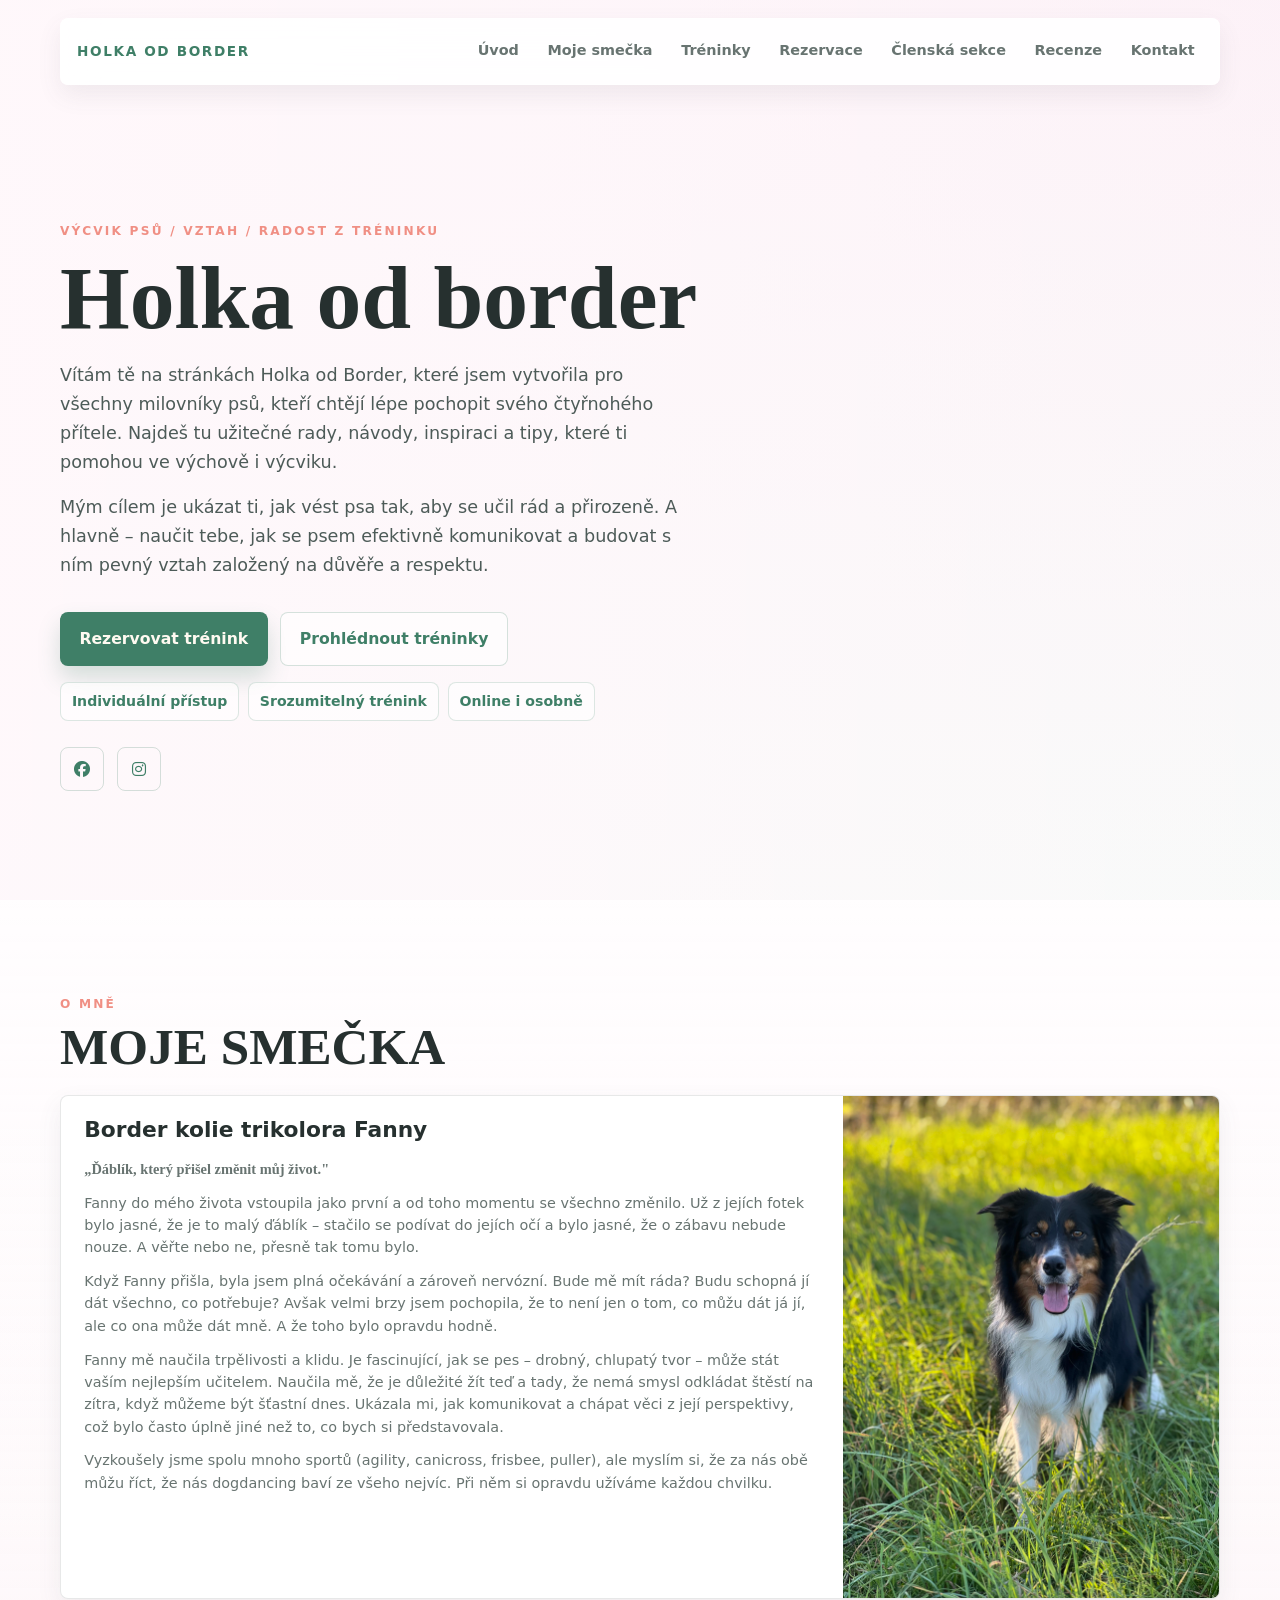
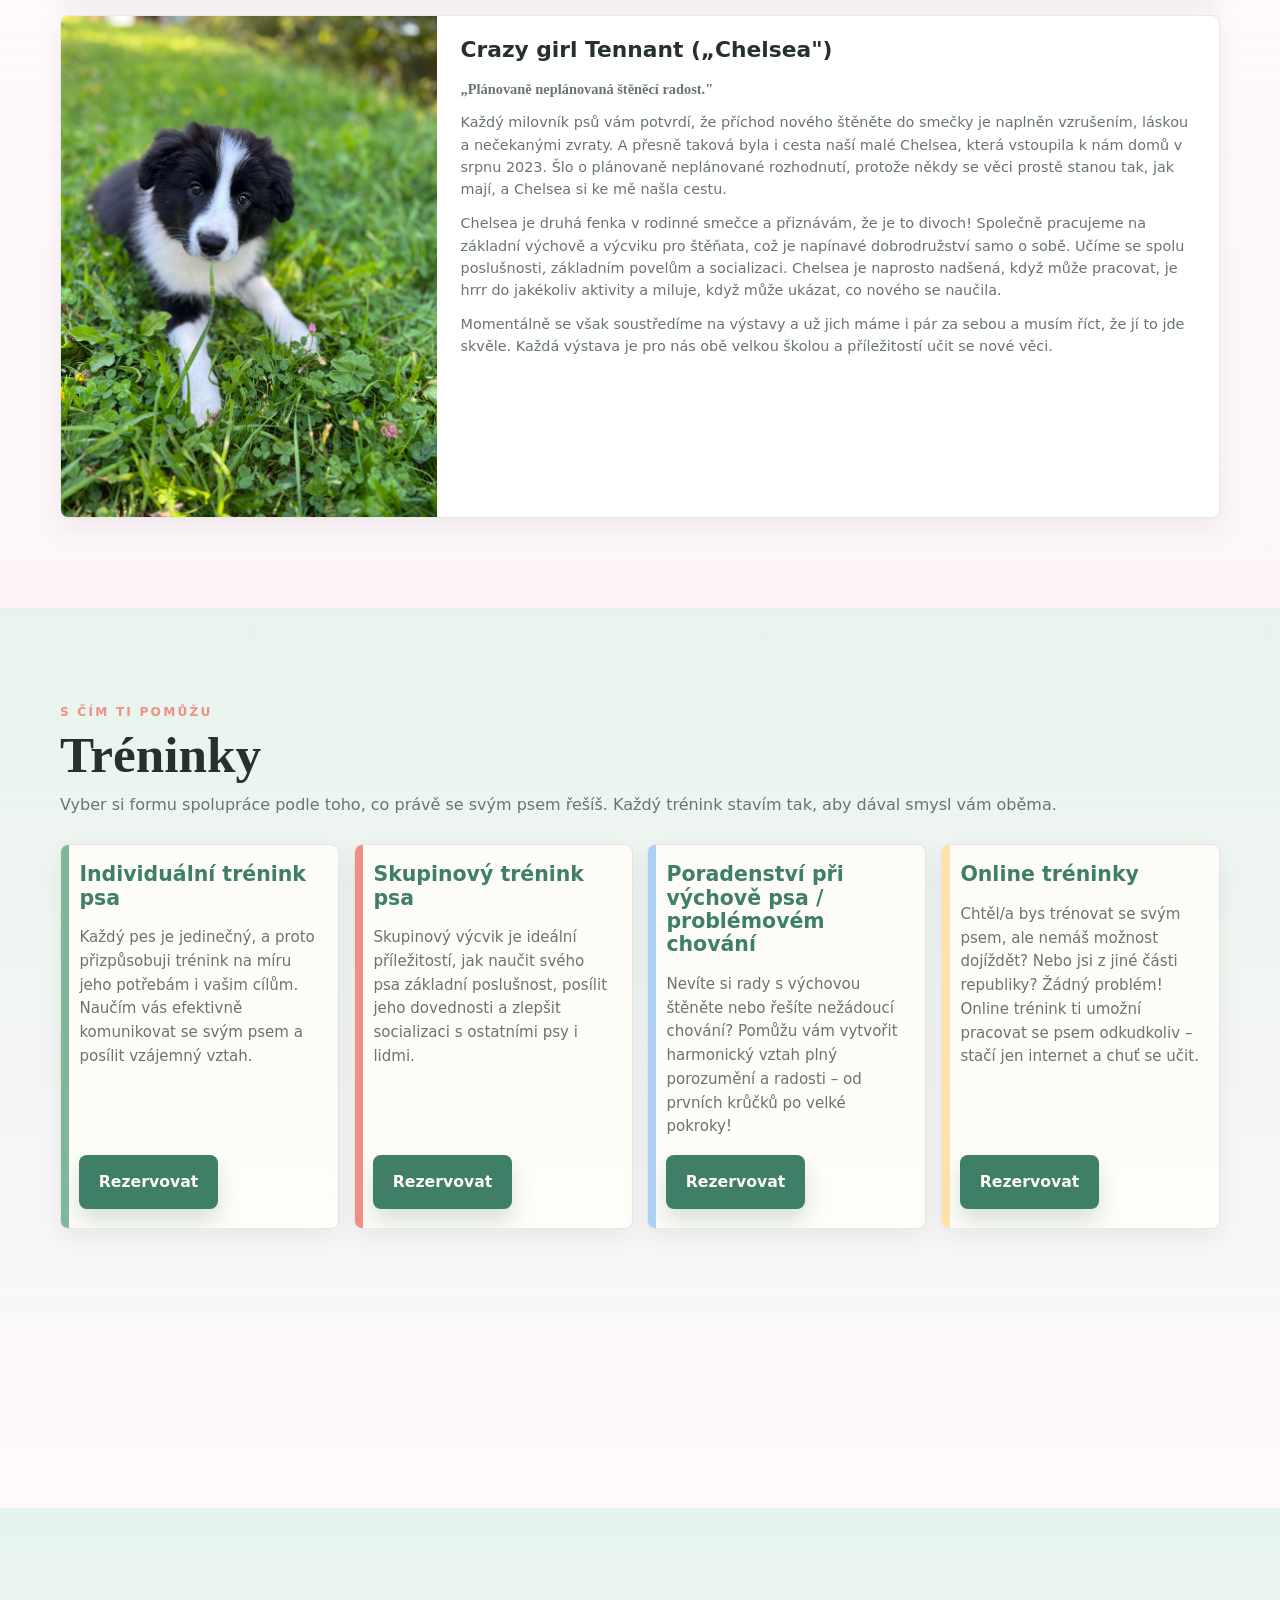
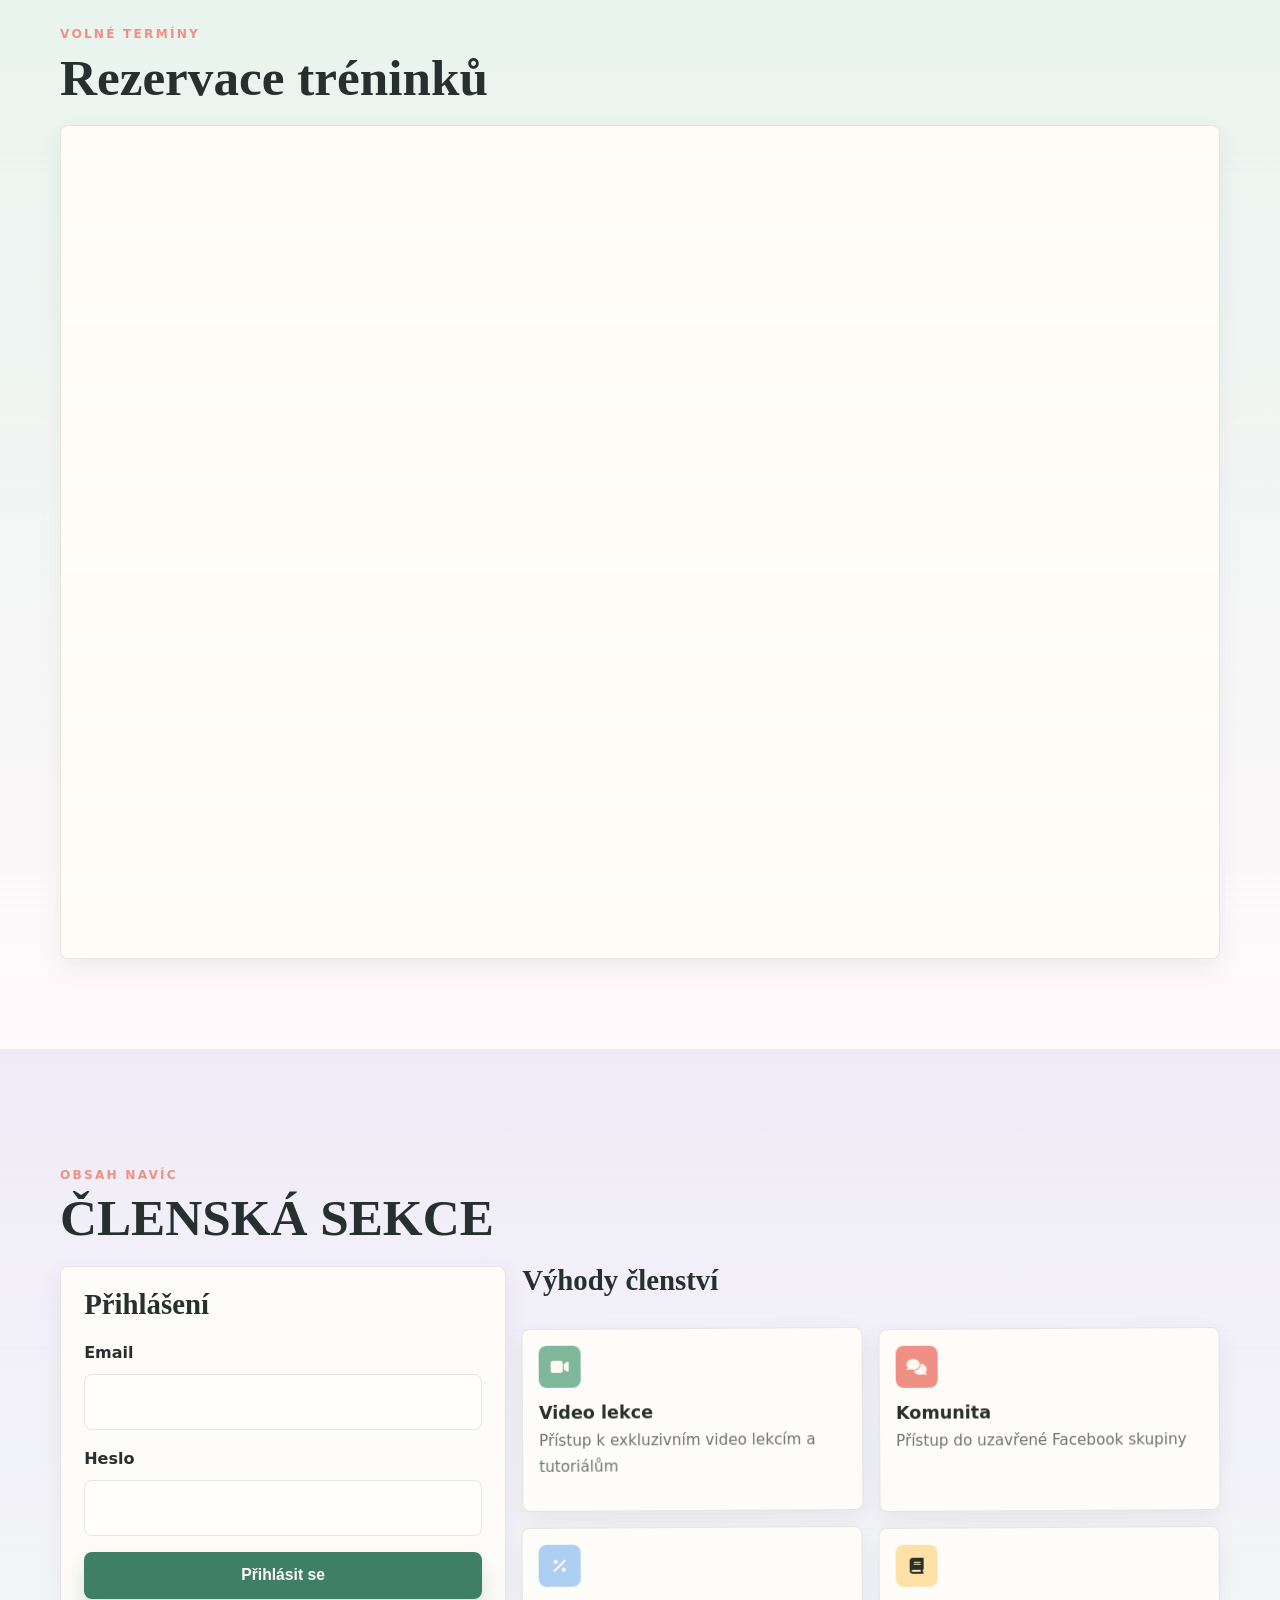
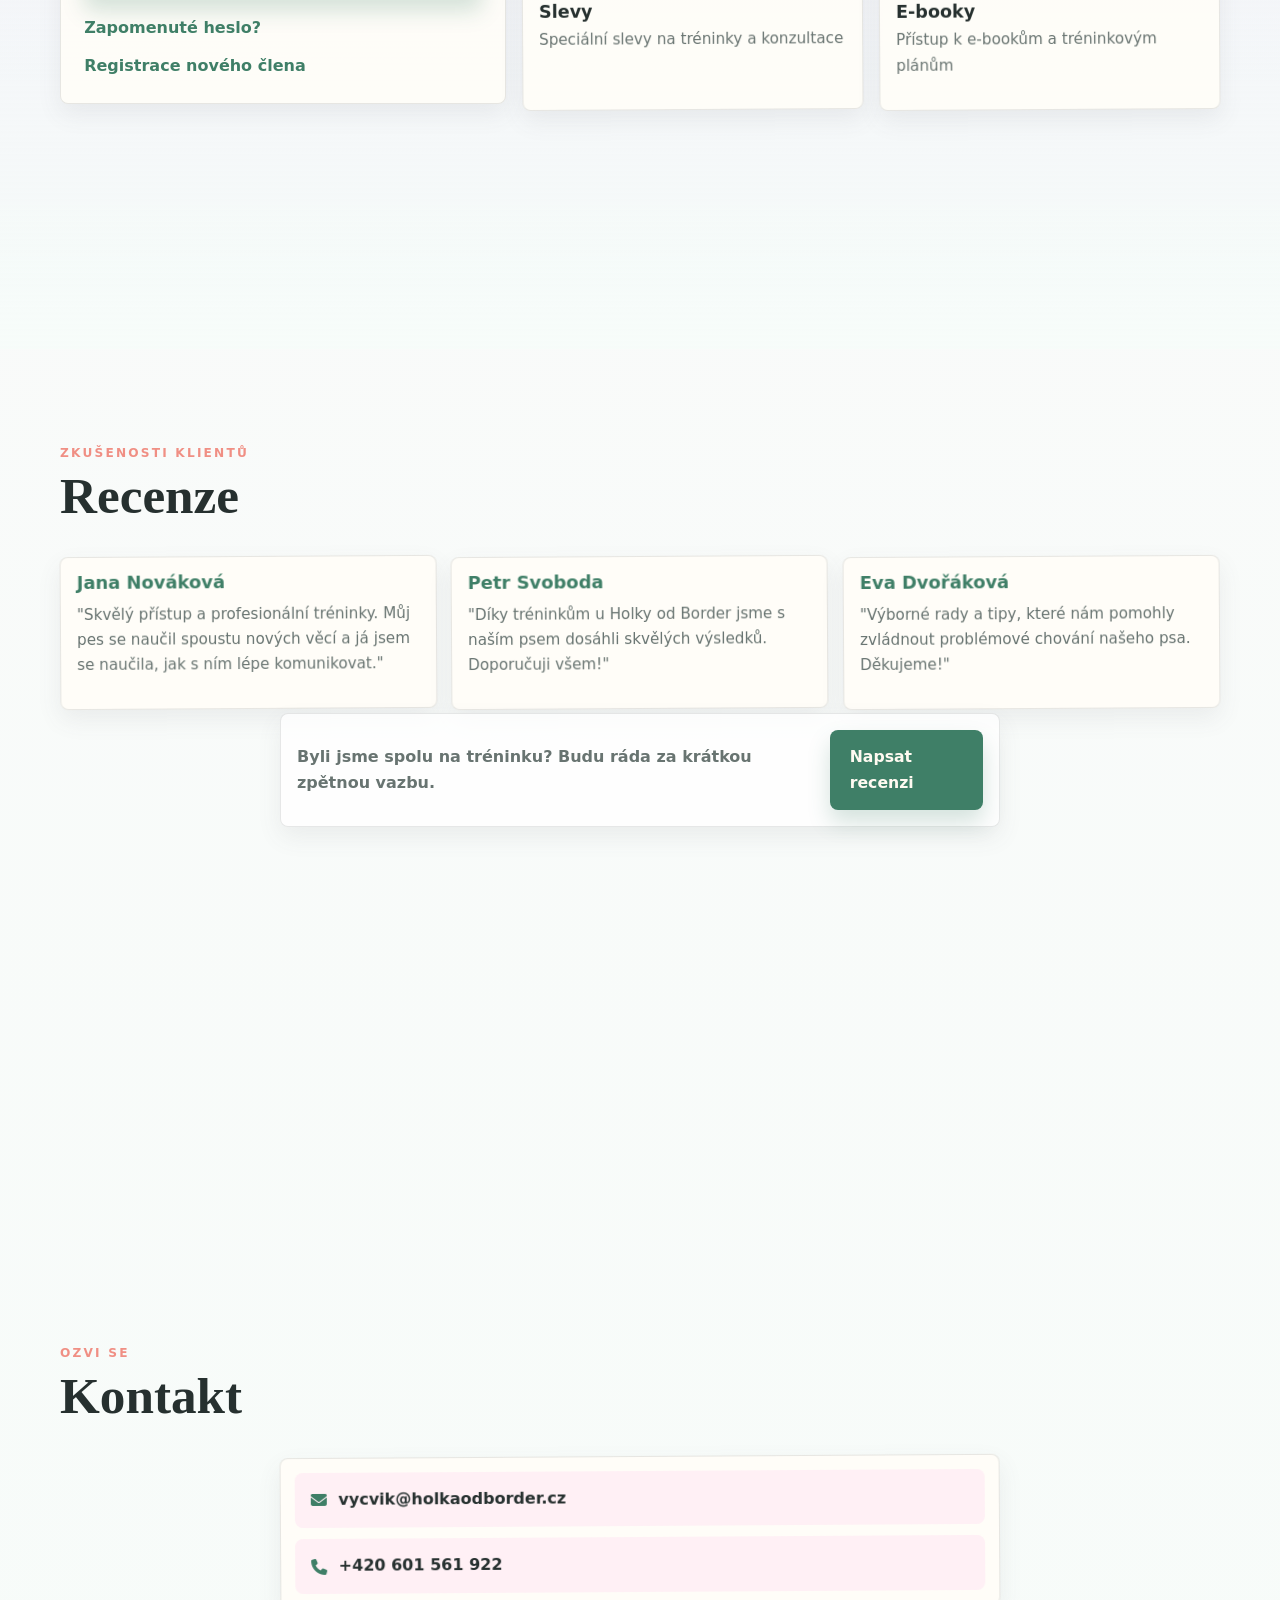
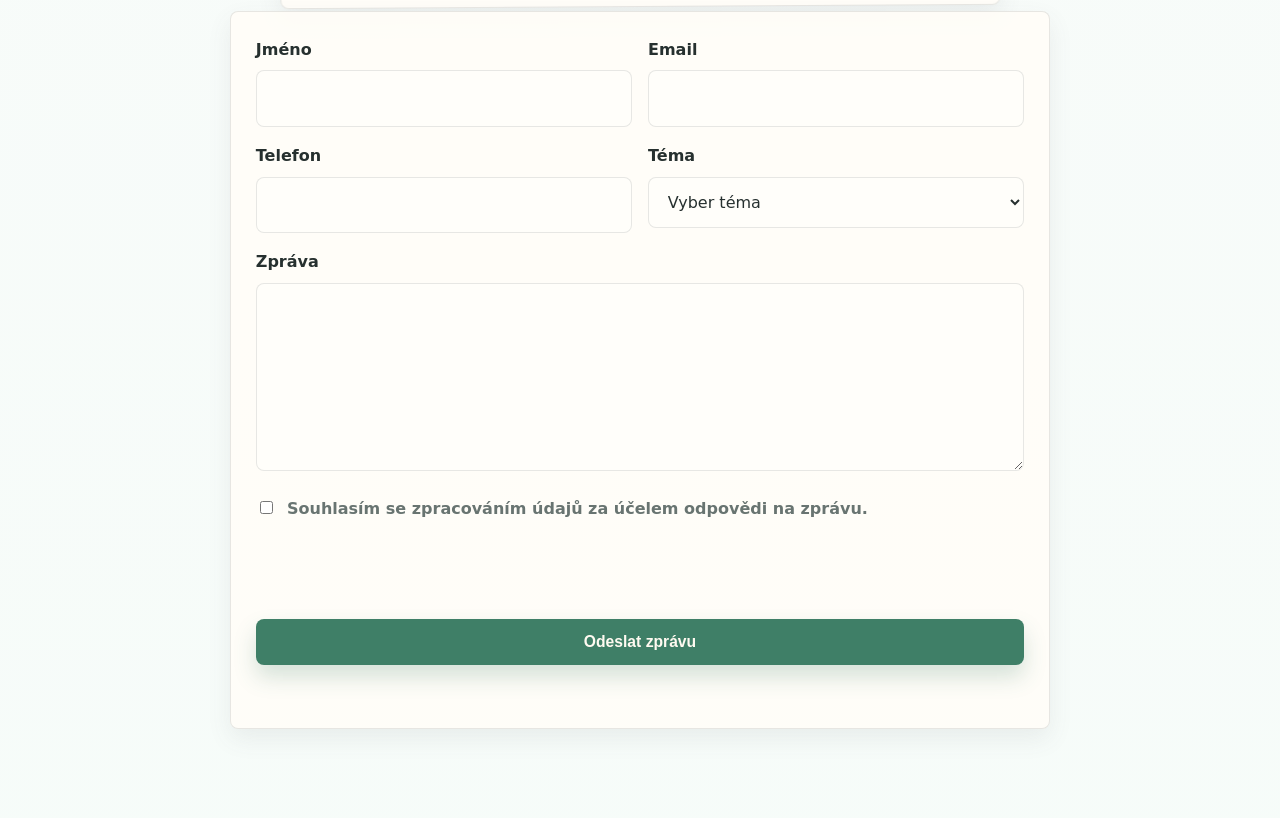
==== index.html @ 51f26a6d "clean upload" ====
<!DOCTYPE html>
<html lang="cs">
<head>
    <meta charset="UTF-8">
    <meta name="viewport" content="width=device-width, initial-scale=1.0">
    <title>Holka od border | Výcvik psů a tréninky na míru</title>
    <meta name="description" content="Holka od border nabízí individuální, skupinové a online tréninky psů. Pomoc s výchovou, komunikací a problémovým chováním psa.">
    <meta name="robots" content="index, follow">
    <link rel="canonical" href="https://www.holkaodborder.cz/">
    <meta property="og:locale" content="cs_CZ">
    <meta property="og:type" content="website">
    <meta property="og:title" content="Holka od border | Výcvik psů a tréninky na míru">
    <meta property="og:description" content="Individuální, skupinové a online tréninky psů s důrazem na vztah, komunikaci a radost z výcviku.">
    <meta property="og:url" content="https://www.holkaodborder.cz/">
    <meta property="og:site_name" content="Holka od border">
    <meta property="og:image" content="https://www.holkaodborder.cz/foto1.jpeg">
    <meta property="og:image:alt" content="Border kolie Fanny">
    <meta name="twitter:card" content="summary_large_image">
    <meta name="twitter:title" content="Holka od border | Výcvik psů">
    <meta name="twitter:description" content="Tréninky psů na míru, výchova a pomoc s problémovým chováním.">
    <meta name="twitter:image" content="https://www.holkaodborder.cz/foto1.jpeg">
    <link rel="stylesheet" href="style.css">
    <link rel="stylesheet" href="https://cdnjs.cloudflare.com/ajax/libs/font-awesome/6.4.0/css/all.min.css">
    <script src="https://challenges.cloudflare.com/turnstile/v0/api.js" async defer></script>
    <script type="application/ld+json">
    {
        "@context": "https://schema.org",
        "@type": "ProfessionalService",
        "name": "Holka od border",
        "url": "https://www.holkaodborder.cz/",
        "image": "https://www.holkaodborder.cz/foto1.jpeg",
        "email": "vycvik@holkaodborder.cz",
        "telephone": "+420601561922",
        "areaServed": "CZ",
        "description": "Výcvik psů, individuální a skupinové tréninky, online tréninky a poradenství při výchově psa.",
        "sameAs": [
            "https://facebook.com/holkaodboarder",
            "https://instagram.com/holkaodboarder"
        ],
        "makesOffer": [
            {
                "@type": "Offer",
                "itemOffered": {
                    "@type": "Service",
                    "name": "Individuální trénink psa"
                }
            },
            {
                "@type": "Offer",
                "itemOffered": {
                    "@type": "Service",
                    "name": "Skupinový trénink psa"
                }
            },
            {
                "@type": "Offer",
                "itemOffered": {
                    "@type": "Service",
                    "name": "Online trénink psa"
                }
            }
        ]
    }
    </script>
</head>
<body>
    <nav class="site-nav">
        <a href="#uvod" class="nav-brand">Holka od border</a>
        <div class="menu-toggle">
            <div class="hamburger"></div>
        </div>
        <ul class="menu">
            <li><a href="#uvod">Úvod</a></li>
            <li><a href="#o-mne">Moje smečka</a></li>
            <li><a href="#sluzby">Tréninky</a></li>
            <li><a href="#rezervace">Rezervace</a></li>
            <li><a href="#clenska-sekce">Členská sekce</a></li>
            <li><a href="#recenze">Recenze</a></li>
            <li><a href="#kontakt">Kontakt</a></li>
        </ul>
    </nav>

    <main>
        <section id="uvod" class="section">
            <div class="parallax-container">
                <video autoplay muted loop id="myVideo" class="parallax">
                    <source src="video.mov" type="video/quicktime">
                </video>
            </div>
            <div class="content">
                <p class="eyebrow">výcvik psů / vztah / radost z tréninku</p>
                <h1>Holka od border</h1>
                <div class="intro-text">
                    
                
                    
                    <p>Vítám tě na stránkách Holka od Border, které jsem vytvořila pro všechny milovníky psů, kteří chtějí lépe pochopit svého čtyřnohého přítele. Najdeš tu užitečné rady, návody, inspiraci a tipy, které ti pomohou ve výchově i výcviku.</p>
                    
                    <p>Mým cílem je ukázat ti, jak vést psa tak, aby se učil rád a přirozeně. A hlavně – naučit tebe, jak se psem efektivně komunikovat a budovat s ním pevný vztah založený na důvěře a respektu.</p>
                </div>
                <div class="hero-actions">
                    <a href="rezervace.html" class="cta-btn primary">Rezervovat trénink</a>
                    <a href="#sluzby" class="cta-btn secondary">Prohlédnout tréninky</a>
                </div>
                <div class="hero-points" aria-label="Hlavní výhody">
                    <span>Individuální přístup</span>
                    <span>Srozumitelný trénink</span>
                    <span>Online i osobně</span>
                </div>
                <div class="social-icons">
                    <a href="https://facebook.com/holkaodboarder" target="_blank" rel="noopener noreferrer" aria-label="Facebook"><i class="fab fa-facebook"></i></a>
                    <a href="https://instagram.com/holkaodboarder" target="_blank" rel="noopener noreferrer" aria-label="Instagram"><i class="fab fa-instagram"></i></a>
                </div>
            </div>
        </section>

        <section id="o-mne" class="section">
            <p class="section-kicker reveal">O mně</p>
            <h2 class="reveal">MOJE SMEČKA</h2>
            
            <div class="dog-profile reveal">
                <div class="dog-text">
                    <h3>Border kolie trikolora Fanny</h3>
                    <p class="quote">„Ďáblík, který přišel změnit můj život."</p>
                    <p>Fanny do mého života vstoupila jako první a od toho momentu se všechno změnilo. Už z jejích fotek bylo jasné, že je to malý ďáblík – stačilo se podívat do jejích očí a bylo jasné, že o zábavu nebude nouze. A věřte nebo ne, přesně tak tomu bylo.</p>
                    <p>Když Fanny přišla, byla jsem plná očekávání a zároveň nervózní. Bude mě mít ráda? Budu schopná jí dát všechno, co potřebuje? Avšak velmi brzy jsem pochopila, že to není jen o tom, co můžu dát já jí, ale co ona může dát mně. A že toho bylo opravdu hodně.</p>
                    <p>Fanny mě naučila trpělivosti a klidu. Je fascinující, jak se pes – drobný, chlupatý tvor – může stát vaším nejlepším učitelem. Naučila mě, že je důležité žít teď a tady, že nemá smysl odkládat štěstí na zítra, když můžeme být šťastní dnes. Ukázala mi, jak komunikovat a chápat věci z její perspektivy, což bylo často úplně jiné než to, co bych si představovala.</p>
                    <p>Vyzkoušely jsme spolu mnoho sportů (agility, canicross, frisbee, puller), ale myslím si, že za nás obě můžu říct, že nás dogdancing baví ze všeho nejvíc. Při něm si opravdu užíváme každou chvilku.</p>
                </div>
                <div class="dog-image">
                    <img src="./foto1.jpeg" 
                         alt="Fanny" 
                         class="reveal-img">
                </div>
            </div>

            <div class="dog-profile reveal">
                <div class="dog-image">
                    <img src="./foto2.jpeg" 
                         alt="Chelsea" 
                         class="reveal-img">
                </div>
                <div class="dog-text">
                    <h3>Crazy girl Tennant („Chelsea")</h3>
                    <p class="quote">„Plánovaně neplánovaná štěněcí radost."</p>
                    <p>Každý milovník psů vám potvrdí, že příchod nového štěněte do smečky je naplněn vzrušením, láskou a nečekanými zvraty. A přesně taková byla i cesta naší malé Chelsea, která vstoupila k nám domů v srpnu 2023. Šlo o plánovaně neplánované rozhodnutí, protože někdy se věci prostě stanou tak, jak mají, a Chelsea si ke mě našla cestu.</p>
                    <p>Chelsea je druhá fenka v rodinné smečce a přiznávám, že je to divoch! Společně pracujeme na základní výchově a výcviku pro štěňata, což je napínavé dobrodružství samo o sobě. Učíme se spolu poslušnosti, základním povelům a socializaci. Chelsea je naprosto nadšená, když může pracovat, je hrrr do jakékoliv aktivity a miluje, když může ukázat, co nového se naučila.</p>
                    <p>Momentálně se však soustředíme na výstavy a už jich máme i pár za sebou a musím říct, že jí to jde skvěle. Každá výstava je pro nás obě velkou školou a příležitostí učit se nové věci.</p>
                </div>
            </div>
        </section>

        <section id="sluzby" class="section">
            <p class="section-kicker reveal">S čím ti pomůžu</p>
            <h2>Tréninky</h2>
            <p class="section-intro reveal">Vyber si formu spolupráce podle toho, co právě se svým psem řešíš. Každý trénink stavím tak, aby dával smysl vám oběma.</p>
            <div class="training-container">
                <div class="training-item reveal">
                    <div class="training-content">
                        <h3>Individuální trénink psa</h3>
                        <p>Každý pes je jedinečný, a proto přizpůsobuji trénink na míru jeho potřebám i vašim cílům. Naučím vás efektivně komunikovat se svým psem a posílit vzájemný vztah.</p>
                        <a href="rezervace.html" class="cta-btn">Rezervovat</a>
                    </div>
                </div>

                <div class="training-item reveal">
                    <div class="training-content">
                        <h3>Skupinový trénink psa</h3>
                        <p>Skupinový výcvik je ideální příležitostí, jak naučit svého psa základní poslušnost, posílit jeho dovednosti a zlepšit socializaci s ostatními psy i lidmi.</p>
                        <a href="rezervace.html" class="cta-btn">Rezervovat</a>
                    </div>
                </div>

                <div class="training-item reveal">
                    <div class="training-content">
                        <h3>Poradenství při výchově psa / problémovém chování</h3>
                        <p>Nevíte si rady s výchovou štěněte nebo řešíte nežádoucí chování? Pomůžu vám vytvořit harmonický vztah plný porozumění a radosti – od prvních krůčků po velké pokroky!</p>
                        <a href="rezervace.html" class="cta-btn">Rezervovat</a>
                    </div>
                </div>

                <div class="training-item reveal">
                    <div class="training-content">
                        <h3>Online tréninky</h3>
                        <p>Chtěl/a bys trénovat se svým psem, ale nemáš možnost dojíždět? Nebo jsi z jiné části republiky? Žádný problém! Online trénink ti umožní pracovat se psem odkudkoliv – stačí jen internet a chuť se učit.</p>
                        <a href="rezervace.html" class="cta-btn">Rezervovat</a>
                    </div>
                </div>
            </div>
        </section>

        <section id="rezervace" class="section booking-section">
            <p class="section-kicker reveal">Volné termíny</p>
            <h2>Rezervace tréninků</h2>
            <div class="dogres-container">
                <iframe 
                    src="https://holkaodborder.dogres.cz/trainings" 
                    title="Rezervace tréninků v Dogres"
                    width="100%" 
                    height="800px"
                    style="border: none; max-width: 1200px; margin: 0 auto; display: block;"
                ></iframe>
            </div>
        </section>

        <section id="clenska-sekce" class="section members-section">
            <p class="section-kicker reveal">Obsah navíc</p>
            <h2 class="reveal">ČLENSKÁ SEKCE</h2>
            <div class="members-container">
                <!-- Login Form -->
                <div class="login-form reveal" id="login-form">
                    <h2>Přihlášení</h2>
                    <form>
                        <div class="form-group">
                            <label for="email">Email</label>
                            <input type="email" id="email" required>
                        </div>
                        <div class="form-group">
                            <label for="password">Heslo</label>
                            <input type="password" id="password" required>
                        </div>
                        <button type="submit" class="submit-btn">Přihlásit se</button>
                    </form>
                    <div class="form-links">
                        <a href="#" onclick="showResetForm()" class="forgot-password">Zapomenuté heslo?</a>
                        <a href="#" onclick="showRegisterForm()" class="register">Registrace nového člena</a>
                    </div>
                </div>

                <!-- Register Form (initially hidden) -->
                <div class="login-form reveal" id="register-form" style="display: none;">
                    <h2>Registrace</h2>
                    <form>
                        <div class="form-group">
                            <label for="reg-email">Email</label>
                            <input type="email" id="reg-email" required>
                        </div>
                        <div class="form-group">
                            <label for="reg-password">Heslo</label>
                            <input type="password" id="reg-password" required>
                        </div>
                        <div class="form-group">
                            <label for="confirm-password">Potvrzení hesla</label>
                            <input type="password" id="confirm-password" required>
                        </div>
                        <button type="submit" class="submit-btn">Registrovat se</button>
                    </form>
                    <div class="form-links">
                        <a href="#" onclick="showLoginForm()">Zpět na přihlášení</a>
                    </div>
                </div>

                <!-- Reset Password Form (initially hidden) -->
                <div class="login-form reveal" id="reset-password-form" style="display: none;">
                    <h2>Obnovení hesla</h2>
                    <form>
                        <div class="form-group">
                            <label for="reset-email">Email</label>
                            <input type="email" id="reset-email" required>
                        </div>
                        <button type="submit" class="submit-btn">Obnovit heslo</button>
                    </form>
                    <div class="form-links">
                        <a href="#" onclick="showLoginForm()">Zpět na přihlášení</a>
                    </div>
                </div>

                <!-- Member Content (initially hidden) -->
                <div id="member-content" style="display: none;">
                    <!-- Content will be loaded dynamically -->
                </div>

                <!-- Benefits section remains unchanged -->
                <div class="members-benefits reveal">
                    <h2>Výhody členství</h2>
                    <div class="benefits-grid">
                        <div class="benefit-item">
                            <i class="fas fa-video"></i>
                            <h3>Video lekce</h3>
                            <p>Přístup k exkluzivním video lekcím a tutoriálům</p>
                        </div>
                        <div class="benefit-item">
                            <i class="fas fa-comments"></i>
                            <h3>Komunita</h3>
                            <p>Přístup do uzavřené Facebook skupiny</p>
                        </div>
                        <div class="benefit-item">
                            <i class="fas fa-percentage"></i>
                            <h3>Slevy</h3>
                            <p>Speciální slevy na tréninky a konzultace</p>
                        </div>
                        <div class="benefit-item">
                            <i class="fas fa-book"></i>
                            <h3>E-booky</h3>
                            <p>Přístup k e-bookům a tréninkovým plánům</p>
                        </div>
                    </div>
                </div>
            </div>
        </section>

        <section id="recenze" class="section">
            <p class="section-kicker reveal">Zkušenosti klientů</p>
            <h2>Recenze</h2>
            <div class="reviews-container">
                <div class="review-item">
                    <h3>Jana Nováková</h3>
                    <p>"Skvělý přístup a profesionální tréninky. Můj pes se naučil spoustu nových věcí a já jsem se naučila, jak s ním lépe komunikovat."</p>
                </div>
                <div class="review-item">
                    <h3>Petr Svoboda</h3>
                    <p>"Díky tréninkům u Holky od Border jsme s naším psem dosáhli skvělých výsledků. Doporučuji všem!"</p>
                </div>
                <div class="review-item">
                    <h3>Eva Dvořáková</h3>
                    <p>"Výborné rady a tipy, které nám pomohly zvládnout problémové chování našeho psa. Děkujeme!"</p>
                </div>
            </div>
            <div class="review-cta reveal">
                <p>Byli jsme spolu na tréninku? Budu ráda za krátkou zpětnou vazbu.</p>
                <a href="recenze.html" class="cta-btn">Napsat recenzi</a>
            </div>
        </section>

        <section id="kontakt" class="section">
            <p class="section-kicker reveal">Ozvi se</p>
            <h2>Kontakt</h2>
            <div class="contact-panel">
                <a href="mailto:vycvik@holkaodborder.cz"><i class="fa-solid fa-envelope"></i> vycvik@holkaodborder.cz</a>
                <a href="tel:+420601561922"><i class="fa-solid fa-phone"></i> +420 601 561 922</a>
            </div>
            <form id="contact-form" class="contact-form reveal" action="/api/contact" method="POST">
                <div class="form-grid">
                    <div class="form-group">
                        <label for="contact-name">Jméno</label>
                        <input type="text" id="contact-name" name="name" autocomplete="name" required>
                    </div>
                    <div class="form-group">
                        <label for="contact-email">Email</label>
                        <input type="email" id="contact-email" name="email" autocomplete="email" required>
                    </div>
                </div>
                <div class="form-grid">
                    <div class="form-group">
                        <label for="contact-phone">Telefon</label>
                        <input type="tel" id="contact-phone" name="phone" autocomplete="tel">
                    </div>
                    <div class="form-group">
                        <label for="contact-topic">Téma</label>
                        <select id="contact-topic" name="topic" required>
                            <option value="">Vyber téma</option>
                            <option value="Individualni trenink">Individuální trénink</option>
                            <option value="Skupinovy trenink">Skupinový trénink</option>
                            <option value="Problemove chovani">Problémové chování</option>
                            <option value="Online trenink">Online trénink</option>
                            <option value="Jine">Jiné</option>
                        </select>
                    </div>
                </div>
                <div class="form-group">
                    <label for="contact-message">Zpráva</label>
                    <textarea id="contact-message" name="message" rows="6" required></textarea>
                </div>
                <label class="consent-row" for="contact-consent">
                    <input type="checkbox" id="contact-consent" name="consent" value="yes" required>
                    <span>Souhlasím se zpracováním údajů za účelem odpovědi na zprávu.</span>
                </label>
                <div class="cf-turnstile" data-sitekey="0x4AAAAAADMmeEVAT7ApTlBX" data-theme="light" data-language="cs"></div>
                <button type="submit" class="submit-btn">Odeslat zprávu</button>
                <p class="form-status" role="status" aria-live="polite"></p>
            </form>
        </section>
    </main>

    <script src="script.js"></script>
    <script src="members.js"></script>
</body>
</html>
---- style.css ----
:root {
    --bg: #fff8fb;
    --paper: #ffffff;
    --paper-soft: #fff0f5;
    --ink: #26302f;
    --muted: #687471;
    --line: rgba(38, 48, 47, 0.11);
    --olive: #7fb79a;
    --olive-dark: #3f7f67;
    --clay: #f08f84;
    --sand: #ffe1a8;
    --moss: #adcff2;
    --lilac: #d7c4f2;
    --mint: #c6ead8;
    --shadow: 0 18px 42px rgba(84, 92, 104, 0.14);
    --shadow-soft: 0 10px 24px rgba(84, 92, 104, 0.09);
    --radius: 8px;
    --max: 1160px;
}

* {
    box-sizing: border-box;
}

html {
    scroll-behavior: smooth;
}

body {
    margin: 0;
    color: var(--ink);
    font-family: ui-sans-serif, system-ui, -apple-system, BlinkMacSystemFont, "Segoe UI", Arial, sans-serif;
    line-height: 1.65;
    background:
        linear-gradient(180deg, rgba(255, 248, 251, 0.96), rgba(246, 252, 249, 0.96)),
        var(--bg);
}

body::before {
    content: "";
    position: fixed;
    inset: 0;
    z-index: -1;
    pointer-events: none;
    background:
        linear-gradient(115deg, transparent 0 56%, rgba(240, 143, 132, 0.08) 56% 57%, transparent 57%),
        linear-gradient(180deg, rgba(127, 183, 154, 0.08), transparent 38%);
    background-position: 0 var(--page-scroll, 0px);
    background-size: 100% 720px;
}

a {
    color: inherit;
}

img,
video,
iframe {
    max-width: 100%;
}

.site-nav {
    position: fixed;
    top: 18px;
    left: 50%;
    width: min(calc(100% - 32px), var(--max));
    min-height: 64px;
    padding: 0.6rem 0.7rem 0.6rem 1rem;
    transform: translateX(-50%);
    z-index: 100;
    display: flex;
    align-items: center;
    justify-content: space-between;
    gap: 1rem;
    background: rgba(255, 255, 255, 0.9);
    border: 1px solid rgba(255, 255, 255, 0.72);
    border-radius: var(--radius);
    box-shadow: var(--shadow-soft);
    backdrop-filter: blur(18px);
    transition: min-height 180ms ease, box-shadow 180ms ease, background 180ms ease, transform 180ms ease;
}

.site-nav.scrolled {
    min-height: 56px;
    background: rgba(255, 255, 255, 0.97);
}

.site-nav.nav-hidden {
    transform: translate(-50%, -130%);
}

.nav-brand {
    color: var(--olive-dark);
    font-size: 0.85rem;
    font-weight: 900;
    letter-spacing: 0.12em;
    text-transform: uppercase;
    text-decoration: none;
    white-space: nowrap;
}

.menu {
    margin: 0;
    padding: 0;
    display: flex;
    align-items: center;
    gap: 0.15rem;
    list-style: none;
}

.menu a {
    display: block;
    padding: 0.68rem 0.82rem;
    border-radius: var(--radius);
    color: var(--muted);
    font-size: 0.9rem;
    font-weight: 760;
    text-decoration: none;
    transition: color 180ms ease, background 180ms ease, transform 180ms ease;
}

.menu a:hover,
.menu a.active {
    color: var(--olive-dark);
    background: rgba(83, 111, 87, 0.12);
    transform: translateY(-1px);
}

.menu-toggle {
    display: none;
    width: 42px;
    height: 42px;
    border: 1px solid var(--line);
    border-radius: var(--radius);
    cursor: pointer;
    align-items: center;
    justify-content: center;
    background: var(--paper);
}

.hamburger,
.hamburger::before,
.hamburger::after {
    display: block;
    width: 22px;
    height: 2px;
    background: var(--ink);
    border-radius: 99px;
    transition: transform 220ms ease, opacity 220ms ease;
}

.hamburger {
    position: relative;
}

.hamburger::before,
.hamburger::after {
    content: "";
    position: absolute;
    left: 0;
}

.hamburger::before {
    top: -7px;
}

.hamburger::after {
    top: 7px;
}

.hamburger.active {
    background: transparent;
}

.hamburger.active::before {
    transform: translateY(7px) rotate(45deg);
}

.hamburger.active::after {
    transform: translateY(-7px) rotate(-45deg);
}

.section {
    min-height: 100vh;
    padding: clamp(4.25rem, 7vw, 6rem) clamp(1rem, 4vw, 2rem);
}

.section > h1,
.section > h2,
.section > .section-kicker,
.dog-profile,
.training-container,
.dogres-container,
.members-container,
.reviews-container,
#review-form,
.contact-form,
.contact-panel {
    width: min(100%, var(--max));
    margin-left: auto;
    margin-right: auto;
}

.section-kicker,
.eyebrow {
    margin-bottom: 0.65rem;
    color: var(--clay);
    font-size: 0.76rem;
    font-weight: 900;
    letter-spacing: 0.18em;
    text-transform: uppercase;
}

h1,
h2,
h3 {
    margin-top: 0;
    line-height: 1.04;
    letter-spacing: 0;
}

h1 {
    max-width: 830px;
    margin-bottom: 1rem;
    font-family: Georgia, "Times New Roman", serif;
    font-size: clamp(2.7rem, 7vw, 5.7rem);
    font-weight: 700;
}

h2 {
    margin-bottom: 1.35rem;
    font-family: Georgia, "Times New Roman", serif;
    font-size: clamp(1.9rem, 4vw, 3.35rem);
    font-weight: 700;
}

h3 {
    margin-bottom: 1rem;
    font-size: clamp(1.15rem, 1.7vw, 1.55rem);
}

p {
    margin-top: 0;
}

#uvod {
    min-height: 100svh;
    padding: 0;
    position: relative;
    display: grid;
    place-items: center;
    overflow: hidden;
    color: var(--ink);
    background: #fceff6;
}

.parallax-container {
    position: absolute;
    inset: 0;
    overflow: hidden;
    background: #fceff6;
}

.parallax-container::before {
    content: "";
    position: absolute;
    inset: 0;
    z-index: 1;
    background: url("4.jpeg") center 42% / cover no-repeat;
    opacity: 0.72;
}

#myVideo {
    position: relative;
    z-index: 0;
    width: 100%;
    height: 112%;
    object-fit: cover;
    opacity: 0.2;
    filter: saturate(1.08) contrast(0.96) brightness(1.12);
}

#uvod::after {
    content: "";
    position: absolute;
    inset: 0;
    z-index: 1;
    background:
        linear-gradient(90deg, rgba(255, 248, 251, 0.94), rgba(255, 248, 251, 0.72) 44%, rgba(255, 248, 251, 0.18)),
        linear-gradient(180deg, rgba(255, 248, 251, 0.14), rgba(246, 252, 249, 0.86));
}

#uvod .content {
    position: relative;
    z-index: 2;
    width: min(100% - 32px, var(--max));
    padding-top: 7rem;
    opacity: var(--hero-opacity, 1);
    transform: translate3d(0, var(--hero-shift, 0px), 0);
    transition: opacity 120ms linear;
}

#uvod .content h1 {
    text-transform: none;
    text-wrap: balance;
}

.intro-text {
    max-width: 620px;
    color: #4d5b58;
    font-size: clamp(0.98rem, 1.4vw, 1.1rem);
}

.intro-text p {
    margin-bottom: 1rem;
}

.hero-actions,
.social-icons {
    display: flex;
    align-items: center;
    flex-wrap: wrap;
    gap: 0.8rem;
}

.hero-actions {
    margin-top: 2rem;
}

.hero-points {
    display: flex;
    flex-wrap: wrap;
    gap: 0.55rem;
    max-width: 680px;
    margin-top: 1rem;
}

.hero-points span {
    padding: 0.45rem 0.68rem;
    border: 1px solid rgba(63, 127, 103, 0.18);
    border-radius: var(--radius);
    color: var(--olive-dark);
    background: rgba(255, 255, 255, 0.62);
    font-size: 0.88rem;
    font-weight: 800;
}

.social-icons {
    margin-top: 1.6rem;
}

.social-icons a {
    width: 44px;
    height: 44px;
    display: grid;
    place-items: center;
    border: 1px solid rgba(63, 127, 103, 0.22);
    border-radius: var(--radius);
    color: var(--olive-dark);
    text-decoration: none;
    transition: transform 180ms ease, background 180ms ease;
}

.social-icons a:hover {
    transform: translateY(-2px);
    background: rgba(127, 183, 154, 0.16);
}

.cta-btn,
.submit-btn,
#review-form button {
    display: inline-flex;
    align-items: center;
    justify-content: center;
    min-height: 46px;
    padding: 0.82rem 1.15rem;
    border: 1px solid transparent;
    border-radius: var(--radius);
    color: #fffaf1;
    background: var(--olive-dark);
    box-shadow: 0 12px 22px rgba(63, 127, 103, 0.22);
    cursor: pointer;
    font-size: 0.98rem;
    font-weight: 850;
    text-decoration: none;
    transition: transform 180ms ease, box-shadow 180ms ease, background 180ms ease, border-color 180ms ease;
}

.cta-btn:hover,
.submit-btn:hover,
#review-form button:hover {
    transform: translateY(-2px);
    background: #253e2d;
    box-shadow: 0 18px 32px rgba(47, 77, 58, 0.3);
}

.submit-btn:disabled,
#review-form button:disabled {
    cursor: not-allowed;
    opacity: 0.7;
    transform: none;
}

.cta-btn.secondary {
    color: var(--olive-dark);
    background: rgba(255, 255, 255, 0.58);
    border-color: rgba(63, 127, 103, 0.22);
    box-shadow: none;
}

.cta-btn.secondary:hover {
    background: rgba(255, 255, 255, 0.86);
}

#o-mne,
.reviews-page {
    background: linear-gradient(180deg, rgba(255, 255, 255, 0.72), rgba(255, 240, 245, 0.42));
}

#sluzby,
.booking-section {
    background: linear-gradient(180deg, rgba(198, 234, 216, 0.38), rgba(255, 248, 251, 0.92));
}

.members-section {
    background: linear-gradient(180deg, rgba(215, 196, 242, 0.28), rgba(246, 252, 249, 0.9));
}

.dog-profile {
    display: grid;
    grid-template-columns: minmax(0, 1.35fr) minmax(220px, 0.65fr);
    align-items: stretch;
    gap: 0;
    margin-top: 1rem;
    border: 1px solid var(--line);
    border-radius: var(--radius);
    background: var(--paper);
    box-shadow: var(--shadow-soft);
    overflow: hidden;
}

.dog-profile:nth-of-type(2) {
    grid-template-columns: minmax(220px, 0.65fr) minmax(0, 1.35fr);
}

.dog-text {
    max-width: none;
    padding: clamp(1rem, 2.4vw, 1.45rem);
}

.dog-text p {
    color: var(--muted);
    font-size: 0.9rem;
    line-height: 1.55;
    margin-bottom: 0.72rem;
}

.quote {
    margin-bottom: 0.9rem;
    padding: 0;
    border: 0;
    color: var(--olive-dark);
    font-family: Georgia, "Times New Roman", serif;
    font-size: clamp(1rem, 1.35vw, 1.2rem);
    font-weight: 700;
}

.dog-image {
    position: relative;
    min-height: 280px;
    overflow: hidden;
    background: var(--paper-soft);
}

.dog-image img {
    width: 100%;
    height: 100%;
    min-height: 280px;
    display: block;
    object-fit: cover;
    transition: transform 700ms ease, filter 700ms ease;
}

.dog-image:hover img {
    transform: scale(1.035);
    filter: saturate(1.05);
}

.training-container {
    display: grid;
    grid-template-columns: repeat(4, minmax(0, 1fr));
    gap: 0.9rem;
}

.section-intro {
    width: min(100%, 760px);
    margin: -0.7rem auto 1.6rem;
    color: var(--muted);
    font-size: 1rem;
}

#sluzby .section-intro {
    width: min(100%, var(--max));
    text-align: left;
}

.training-item,
.benefit-item,
.review-item,
.login-form,
#member-content,
#review-form,
.contact-form,
.dogres-container,
.contact-panel {
    border: 1px solid var(--line);
    border-radius: var(--radius);
    background: rgba(255, 253, 248, 0.9);
    box-shadow: var(--shadow-soft);
}

.training-item {
    position: relative;
    min-height: 250px;
    overflow: hidden;
    transition: transform 220ms ease, box-shadow 220ms ease, border-color 220ms ease;
    height: 100%;
}

.training-item::before {
    content: "";
    position: absolute;
    inset: 0 auto 0 0;
    width: 8px;
    background: var(--olive);
}

.training-item:nth-child(2)::before {
    background: var(--clay);
}

.training-item:nth-child(3)::before {
    background: var(--moss);
}

.training-item:nth-child(4)::before {
    background: var(--sand);
}

.training-item:hover,
.benefit-item:hover,
.review-item:hover {
    transform: translate3d(0, calc(var(--scroll-y, 0px) - 5px), 0) rotate(var(--scroll-tilt, 0deg));
    box-shadow: var(--shadow);
    border-color: rgba(83, 111, 87, 0.34);
}

.training-content {
    min-height: 250px;
    padding: 1.15rem;
    display: flex;
    flex-direction: column;
    height: 100%;
}

.training-content h3 {
    max-width: 470px;
    color: var(--olive-dark);
    font-size: clamp(1.08rem, 1.6vw, 1.28rem);
    line-height: 1.14;
}

.training-content p {
    color: var(--muted);
    font-size: 0.94rem;
    line-height: 1.58;
    margin-bottom: 1rem;
}

.training-content .cta-btn {
    margin-top: auto;
    width: fit-content;
}

.booking-section,
.members-section {
    padding-top: clamp(5.5rem, 9vw, 7rem);
}

.dogres-container {
    padding: clamp(0.55rem, 2vw, 1rem);
    overflow: hidden;
}

.dogres-container iframe {
    min-height: 680px;
    border-radius: calc(var(--radius) - 2px);
}

.members-container {
    display: grid;
    grid-template-columns: minmax(300px, 0.78fr) minmax(0, 1.22fr);
    gap: 1rem;
    align-items: start;
}

.login-form,
#member-content {
    padding: clamp(1rem, 2.4vw, 1.45rem);
}

.login-form h2,
.members-benefits h2,
#member-content h2 {
    margin-bottom: 1.25rem;
    font-family: Georgia, "Times New Roman", serif;
    font-size: clamp(1.35rem, 2.4vw, 1.8rem);
}

.members-benefits {
    padding: 0;
}

.benefits-grid {
    display: grid;
    grid-template-columns: repeat(2, minmax(0, 1fr));
    gap: 1rem;
}

.benefit-item {
    padding: 1rem;
    transition: transform 220ms ease, box-shadow 220ms ease;
}

.benefit-item i {
    width: 42px;
    height: 42px;
    display: grid;
    place-items: center;
    margin-bottom: 1rem;
    border-radius: var(--radius);
    color: #fffaf1;
    background: var(--olive);
}

.benefit-item:nth-child(2) i {
    background: var(--clay);
}

.benefit-item:nth-child(3) i {
    background: var(--moss);
}

.benefit-item:nth-child(4) i {
    color: var(--ink);
    background: var(--sand);
}

.benefit-item h3 {
    margin-bottom: 0.45rem;
    font-size: 1.1rem;
}

.benefit-item p,
.review-item p,
#member-content p {
    color: var(--muted);
    font-size: 0.95rem;
}

.form-group {
    margin-bottom: 1rem;
}

.form-group label,
#review-form label {
    display: block;
    margin-bottom: 0.45rem;
    color: var(--ink);
    font-weight: 800;
}

input,
select,
textarea {
    width: 100%;
    padding: 0.88rem 0.92rem;
    border: 1px solid var(--line);
    border-radius: var(--radius);
    color: var(--ink);
    background: #fffefa;
    font: inherit;
    transition: border-color 180ms ease, box-shadow 180ms ease;
}

textarea {
    min-height: 140px;
    resize: vertical;
}

input:focus,
select:focus,
textarea:focus {
    outline: none;
    border-color: var(--olive);
    box-shadow: 0 0 0 4px rgba(83, 111, 87, 0.14);
}

.submit-btn {
    width: 100%;
}

.form-links {
    margin-top: 1rem;
    display: flex;
    flex-wrap: wrap;
    gap: 0.75rem;
}

.form-links a {
    color: var(--olive-dark);
    font-weight: 800;
    text-decoration: none;
}

.form-links a:hover {
    text-decoration: underline;
}

.reviews-container {
    display: grid;
    grid-template-columns: repeat(3, minmax(0, 1fr));
    gap: 0.9rem;
    background: transparent;
    box-shadow: none;
    border: 0;
}

.review-item {
    padding: 1rem;
    transition: transform 220ms ease, box-shadow 220ms ease;
}

.review-item h3 {
    margin-bottom: 0.65rem;
    color: var(--olive-dark);
    font-size: 1.12rem;
}

.empty-reviews {
    grid-column: 1 / -1;
    margin: 0;
    padding: 1rem;
    border: 1px solid var(--line);
    border-radius: var(--radius);
    color: var(--muted);
    background: rgba(255, 255, 255, 0.76);
}

.review-cta {
    width: min(100%, 720px);
    margin: 1rem auto 0;
    padding: 1rem;
    display: flex;
    align-items: center;
    justify-content: space-between;
    gap: 1rem;
    border: 1px solid var(--line);
    border-radius: var(--radius);
    background: rgba(255, 255, 255, 0.76);
    box-shadow: var(--shadow-soft);
}

.review-cta p {
    margin: 0;
    color: var(--muted);
    font-weight: 750;
}

#review-form {
    max-width: 780px;
    padding: clamp(1.2rem, 3vw, 2rem);
    margin-bottom: 2rem;
}

#review-form .form-group {
    display: grid;
    grid-template-columns: auto 1fr;
    align-items: start;
    gap: 0.7rem;
}

#review-form .form-group input {
    width: auto;
    margin-top: 0.35rem;
}

.rating {
    display: flex;
    flex-direction: row-reverse;
    justify-content: flex-end;
    gap: 0.15rem;
    margin-bottom: 1rem;
    cursor: pointer;
}

.star {
    color: #d2c4b1;
    font-size: 2rem;
    line-height: 1;
    transition: color 160ms ease, transform 160ms ease;
}

.star:hover,
.star:hover ~ .star,
.star.selected {
    color: var(--clay);
    transform: translateY(-1px);
}

.contact-panel {
    max-width: 720px;
    padding: 0.85rem;
    display: grid;
    gap: 0.7rem;
    margin-bottom: 1rem;
}

.contact-panel a {
    display: flex;
    align-items: center;
    gap: 0.75rem;
    padding: 0.9rem 1rem;
    border-radius: var(--radius);
    color: var(--ink);
    background: var(--paper-soft);
    font-weight: 850;
    text-decoration: none;
    transition: transform 180ms ease, background 180ms ease;
}

.contact-panel a:hover {
    transform: translateX(4px);
    background: rgba(83, 111, 87, 0.12);
}

.contact-panel i {
    color: var(--olive-dark);
}

.contact-form {
    width: min(100%, 820px);
    margin-top: 1rem;
    padding: clamp(1rem, 2.4vw, 1.55rem);
}

.form-grid {
    display: grid;
    grid-template-columns: repeat(2, minmax(0, 1fr));
    gap: 1rem;
}

.consent-row {
    display: grid;
    grid-template-columns: auto 1fr;
    gap: 0.7rem;
    align-items: start;
    margin: 0 0 1rem;
    color: var(--muted);
    font-weight: 700;
}

.consent-row input {
    width: auto;
    margin-top: 0.35rem;
}

.cf-turnstile {
    margin: 1rem 0;
    min-height: 65px;
}

.form-status {
    min-height: 1.5rem;
    margin: 0.9rem 0 0;
    color: var(--muted);
    font-weight: 800;
}

.form-status.success {
    color: var(--olive-dark);
}

.form-status.error {
    color: var(--clay);
}

.calendar-wrapper,
.selected-info,
.time-slot {
    border-radius: var(--radius);
}

.reveal,
.dog-profile {
    opacity: 0;
    transform: translateY(28px);
    transition: opacity 650ms ease, transform 650ms ease;
}

.reveal.active,
.dog-profile.active {
    opacity: 1;
    transform: translateY(0);
}

.reveal.leaving,
.dog-profile.leaving {
    opacity: 0;
    transform: translateY(-18px);
}

.scroll-float {
    transform: translate3d(0, var(--scroll-y, 0px), 0) rotate(var(--scroll-tilt, 0deg));
    transition:
        transform 160ms linear var(--float-delay, 0ms),
        box-shadow 220ms ease,
        border-color 220ms ease;
    will-change: transform;
}

body.scrolling-up .section-kicker.active {
    transform: translateY(-4px);
}

body.scrolling-down .section-kicker.active {
    transform: translateY(4px);
}

@media (max-width: 1080px) {
    .training-container,
    .reviews-container {
        grid-template-columns: repeat(2, minmax(0, 1fr));
    }

    .menu a {
        padding-inline: 0.58rem;
        font-size: 0.86rem;
    }
}

@media (max-width: 860px) {
    .site-nav {
        top: 12px;
        width: min(calc(100% - 24px), var(--max));
    }

    .menu-toggle {
        display: flex;
        position: relative;
        z-index: 102;
    }

    .menu {
        position: fixed;
        top: calc(100% + 10px);
        right: 0;
        width: min(330px, calc(100vw - 24px));
        padding: 0.65rem;
        display: grid;
        gap: 0.2rem;
        border: 1px solid var(--line);
        border-radius: var(--radius);
        background: rgba(255, 255, 255, 0.97);
        box-shadow: var(--shadow);
        transform: translateY(-8px);
        opacity: 0;
        pointer-events: none;
        transition: opacity 180ms ease, transform 180ms ease;
    }

    .menu.active {
        transform: translateY(0);
        opacity: 1;
        pointer-events: auto;
    }

    .menu a {
        padding: 0.9rem 1rem;
        font-size: 1rem;
    }

    #uvod .content {
        padding-top: 6rem;
        padding-bottom: 2.5rem;
    }

    .dog-profile,
    .dog-profile:nth-of-type(2),
    .members-container,
    .form-grid {
        grid-template-columns: 1fr;
    }

    .dog-profile:nth-of-type(2) .dog-image {
        order: 2;
    }

    .dog-image,
    .dog-image img {
        min-height: 260px;
    }

    .training-container,
    .benefits-grid {
        grid-template-columns: 1fr;
    }

    .review-cta {
        align-items: stretch;
        flex-direction: column;
    }

    .review-cta .cta-btn {
        width: 100%;
    }
}

@media (max-width: 620px) {
    .section {
        padding-inline: 1rem;
    }

    .nav-brand {
        font-size: 0.76rem;
    }

    .reviews-container {
        grid-template-columns: 1fr;
    }

    .hero-actions,
    .hero-actions .cta-btn {
        width: 100%;
    }

    .hero-actions .cta-btn {
        justify-content: center;
    }

    .dogres-container {
        padding: 0.35rem;
    }

    .dogres-container iframe {
        min-height: 680px;
    }
}

@media (prefers-reduced-motion: reduce) {
    *,
    *::before,
    *::after {
        scroll-behavior: auto !important;
        transition-duration: 0.01ms !important;
        animation-duration: 0.01ms !important;
        animation-iteration-count: 1 !important;
    }
}
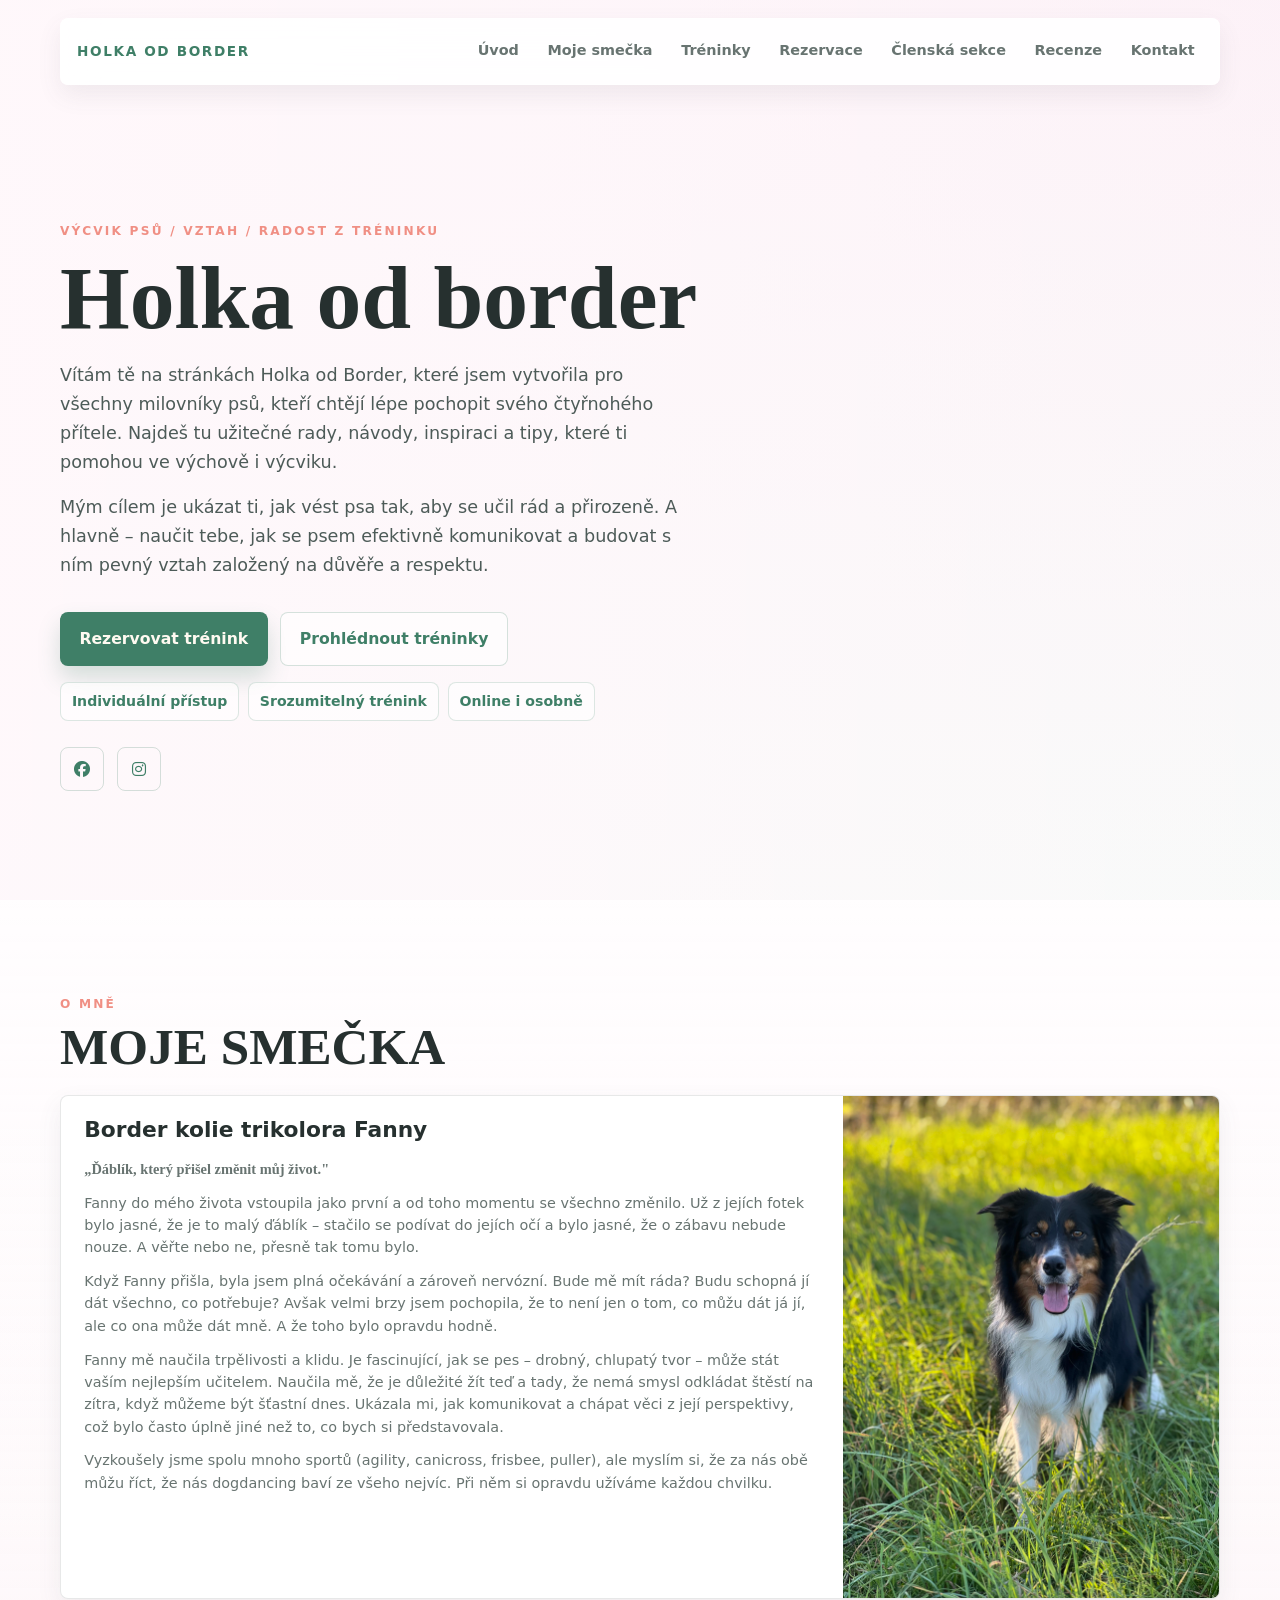
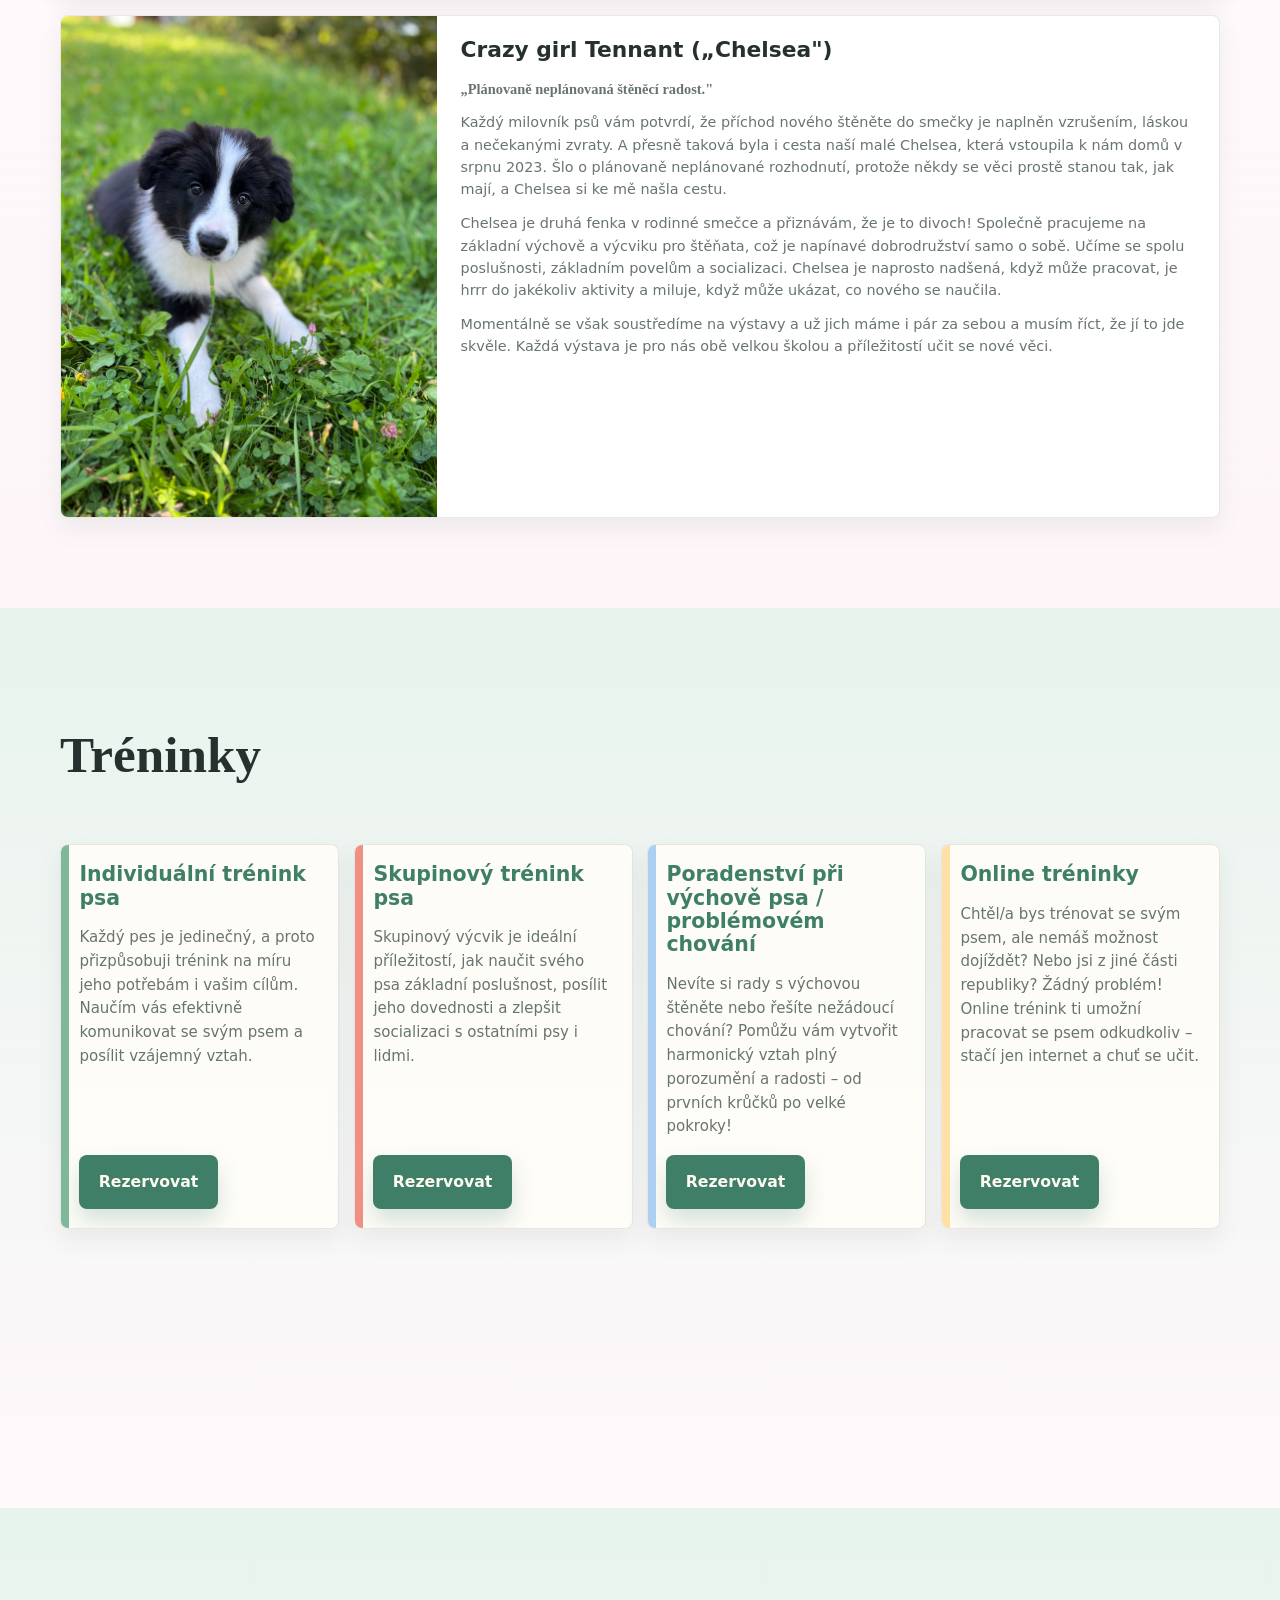
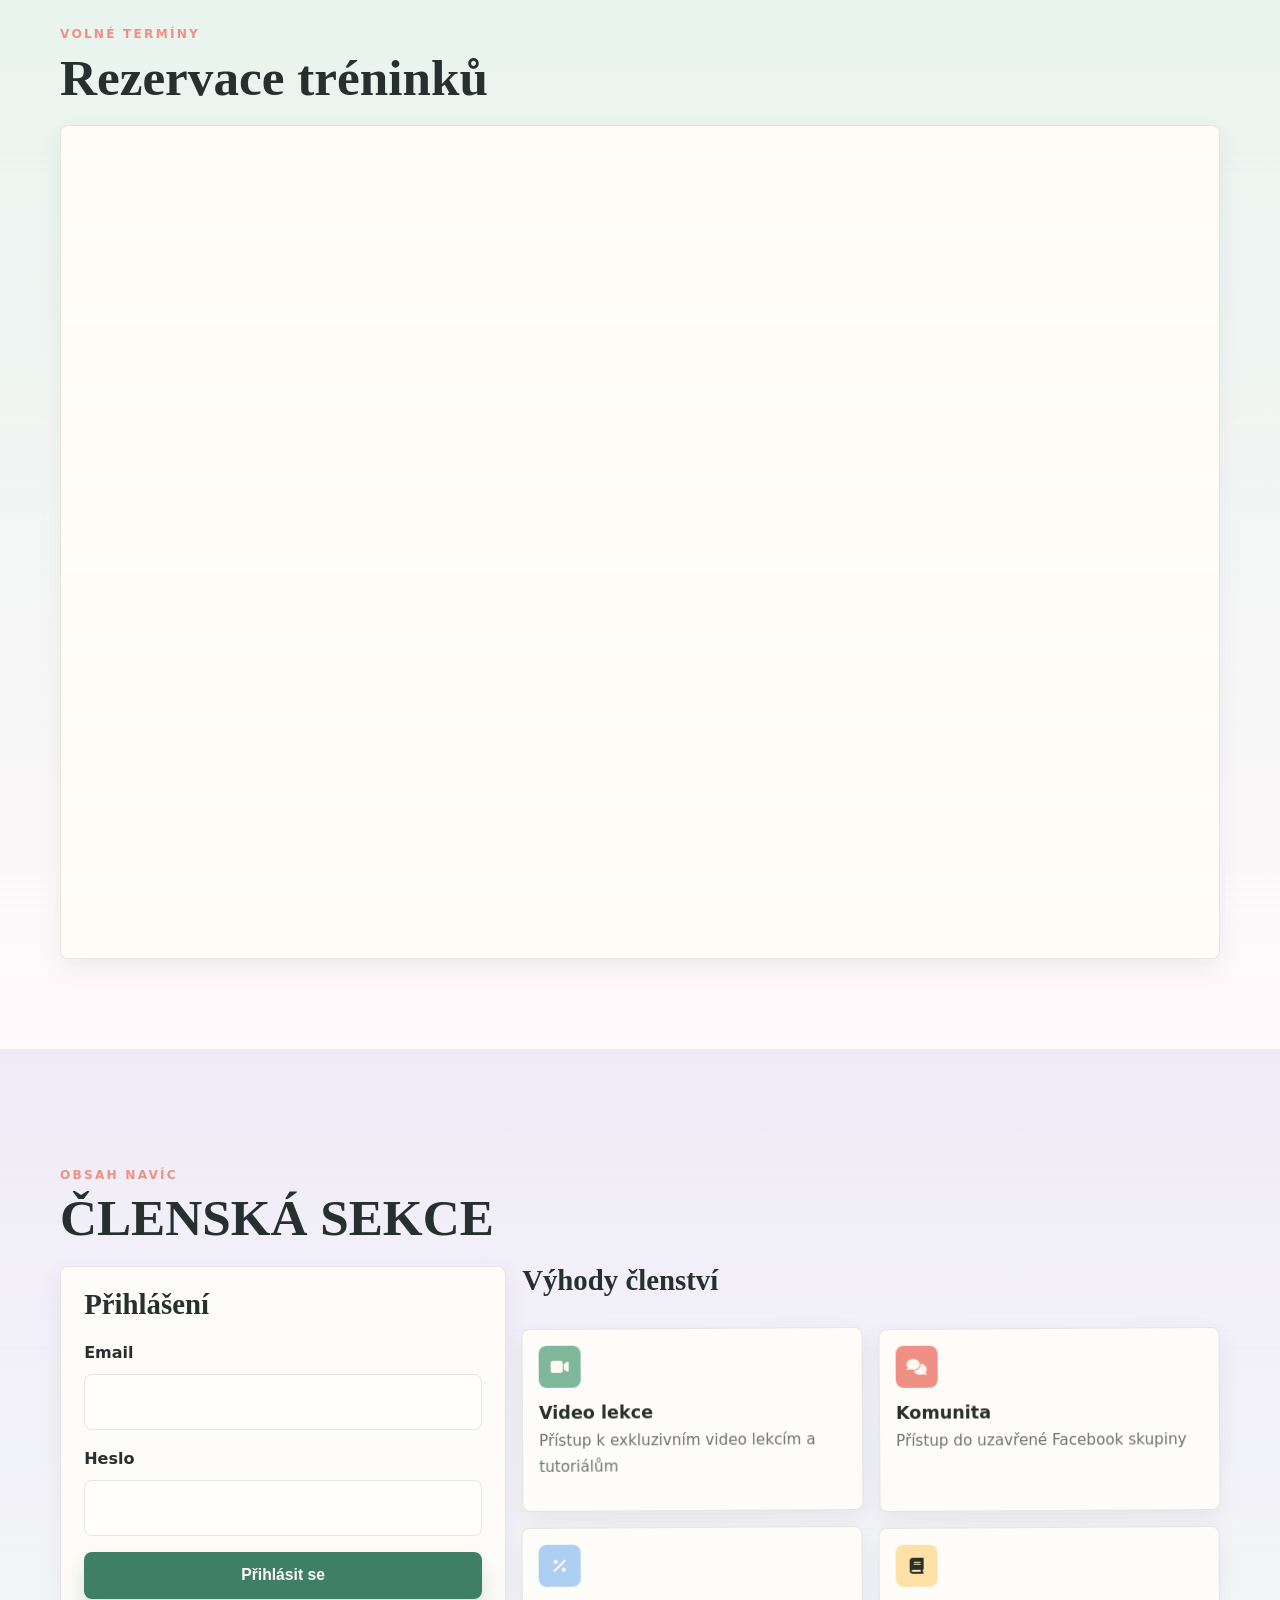
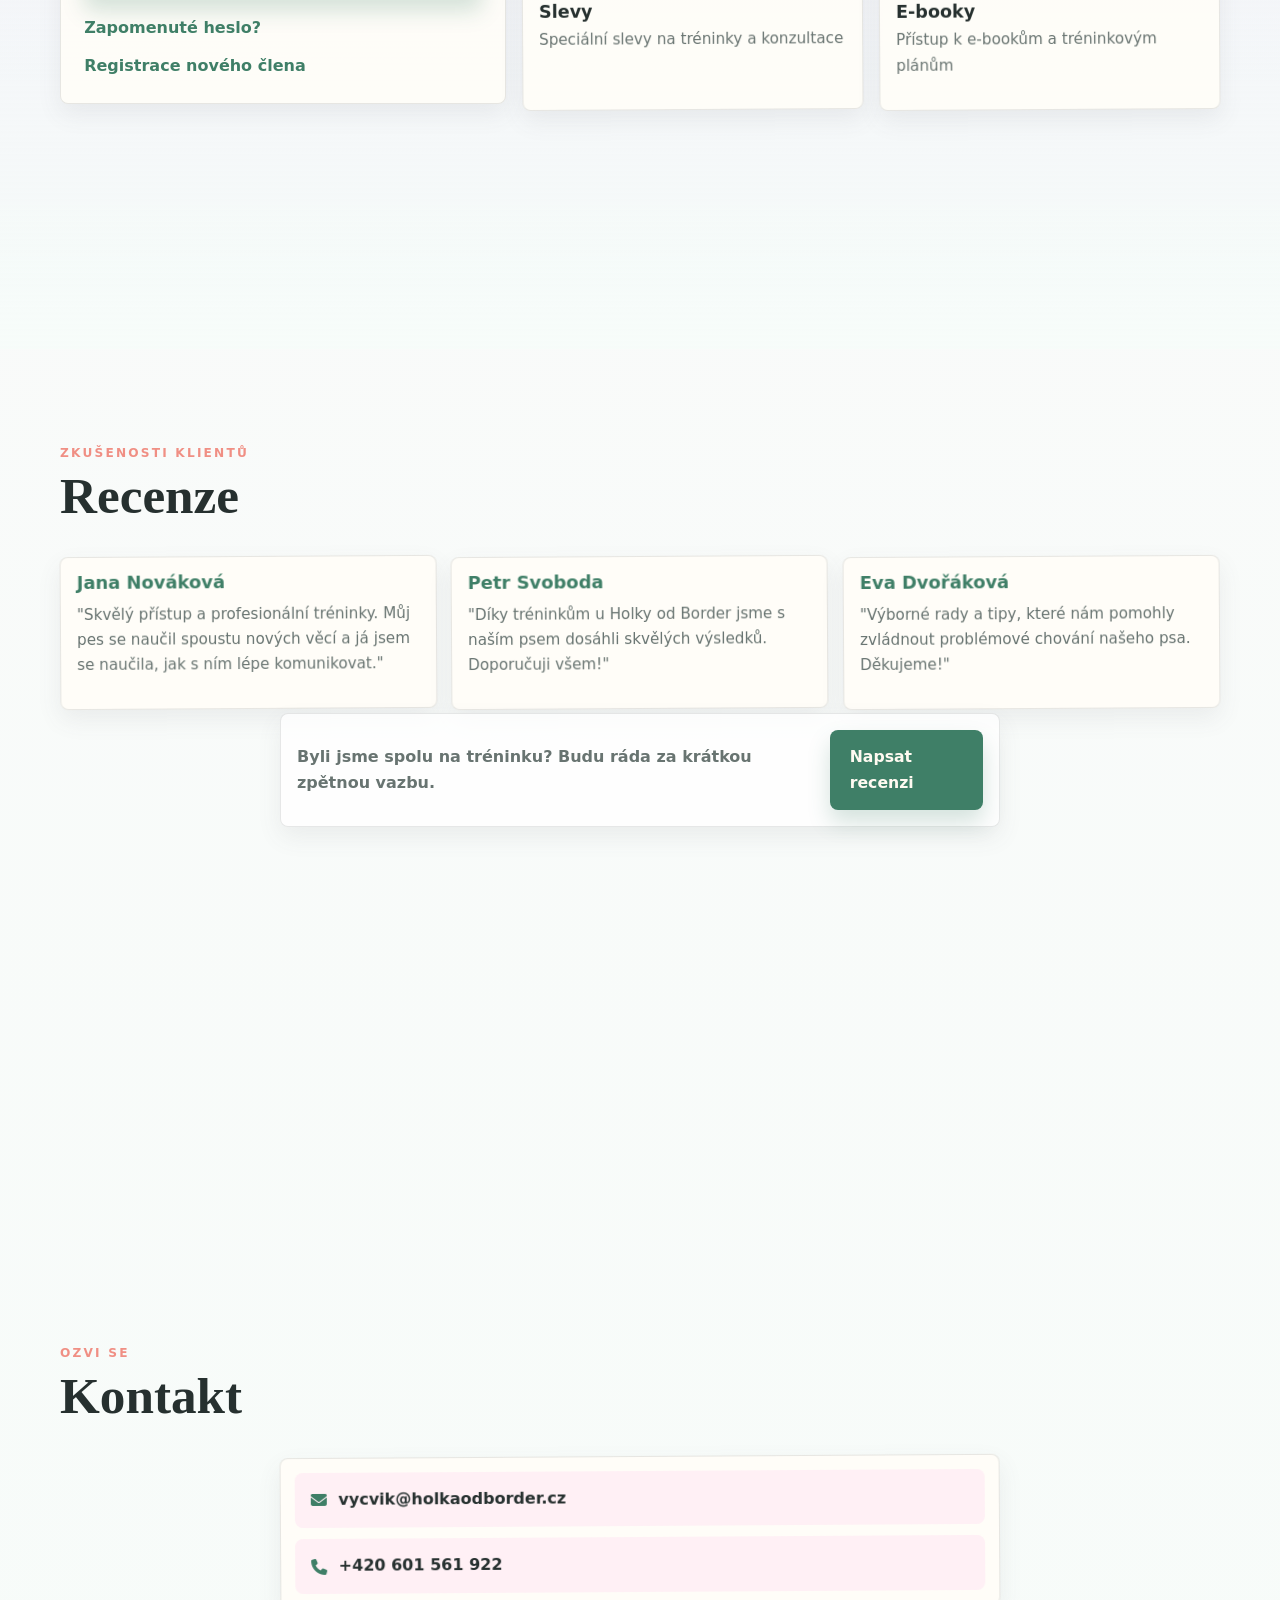
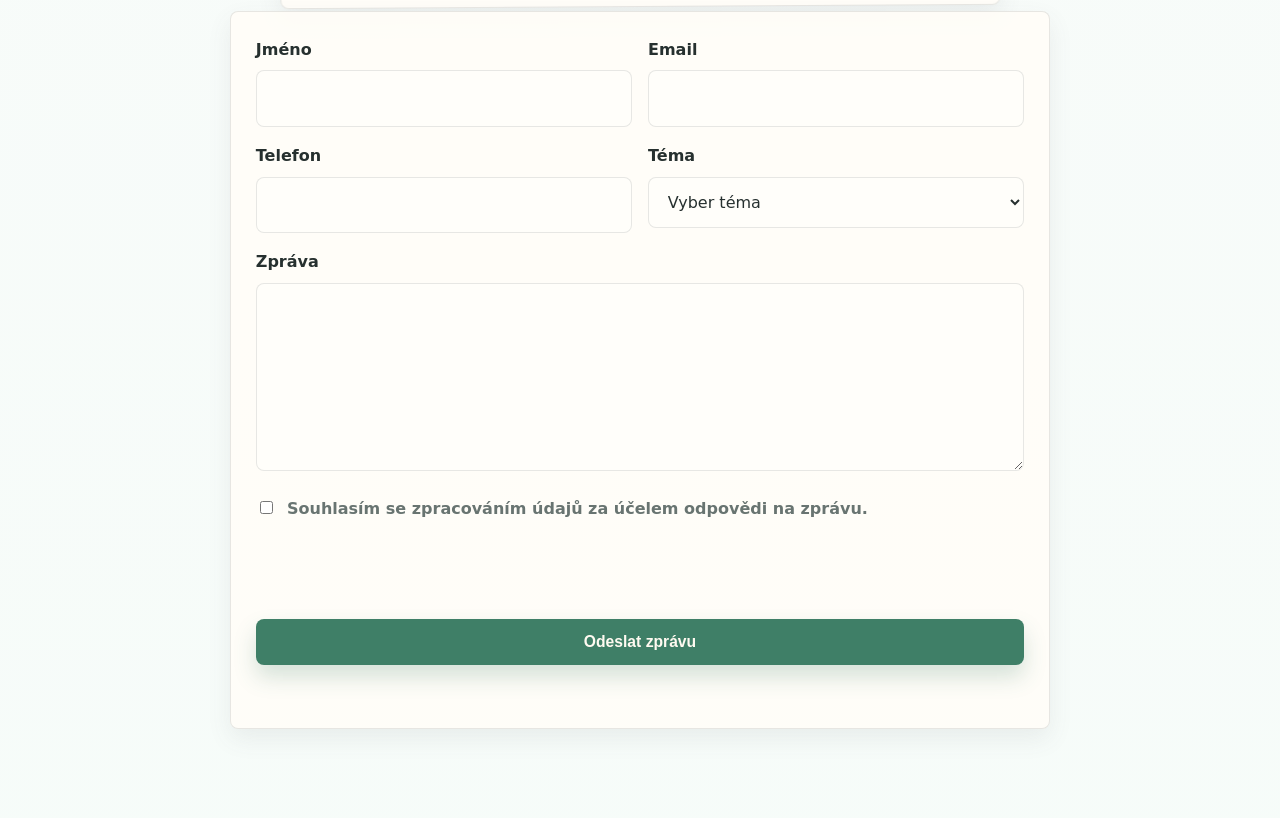
==== commit d7494eda: "Bust asset cache for current site" ====
--- a/index.html
+++ b/index.html
@@ -19,7 +19,7 @@
     <meta name="twitter:title" content="Holka od border | Výcvik psů">
     <meta name="twitter:description" content="Tréninky psů na míru, výchova a pomoc s problémovým chováním.">
     <meta name="twitter:image" content="https://www.holkaodborder.cz/foto1.jpeg">
-    <link rel="stylesheet" href="style.css">
+    <link rel="stylesheet" href="style.css?v=20260510-2">
     <link rel="stylesheet" href="https://cdnjs.cloudflare.com/ajax/libs/font-awesome/6.4.0/css/all.min.css">
     <script src="https://challenges.cloudflare.com/turnstile/v0/api.js" async defer></script>
     <script type="application/ld+json">
@@ -372,7 +372,7 @@
         </section>
     </main>
 
-    <script src="script.js"></script>
-    <script src="members.js"></script>
+    <script src="script.js?v=20260510-2"></script>
+    <script src="members.js?v=20260510-2"></script>
 </body>
 </html>
